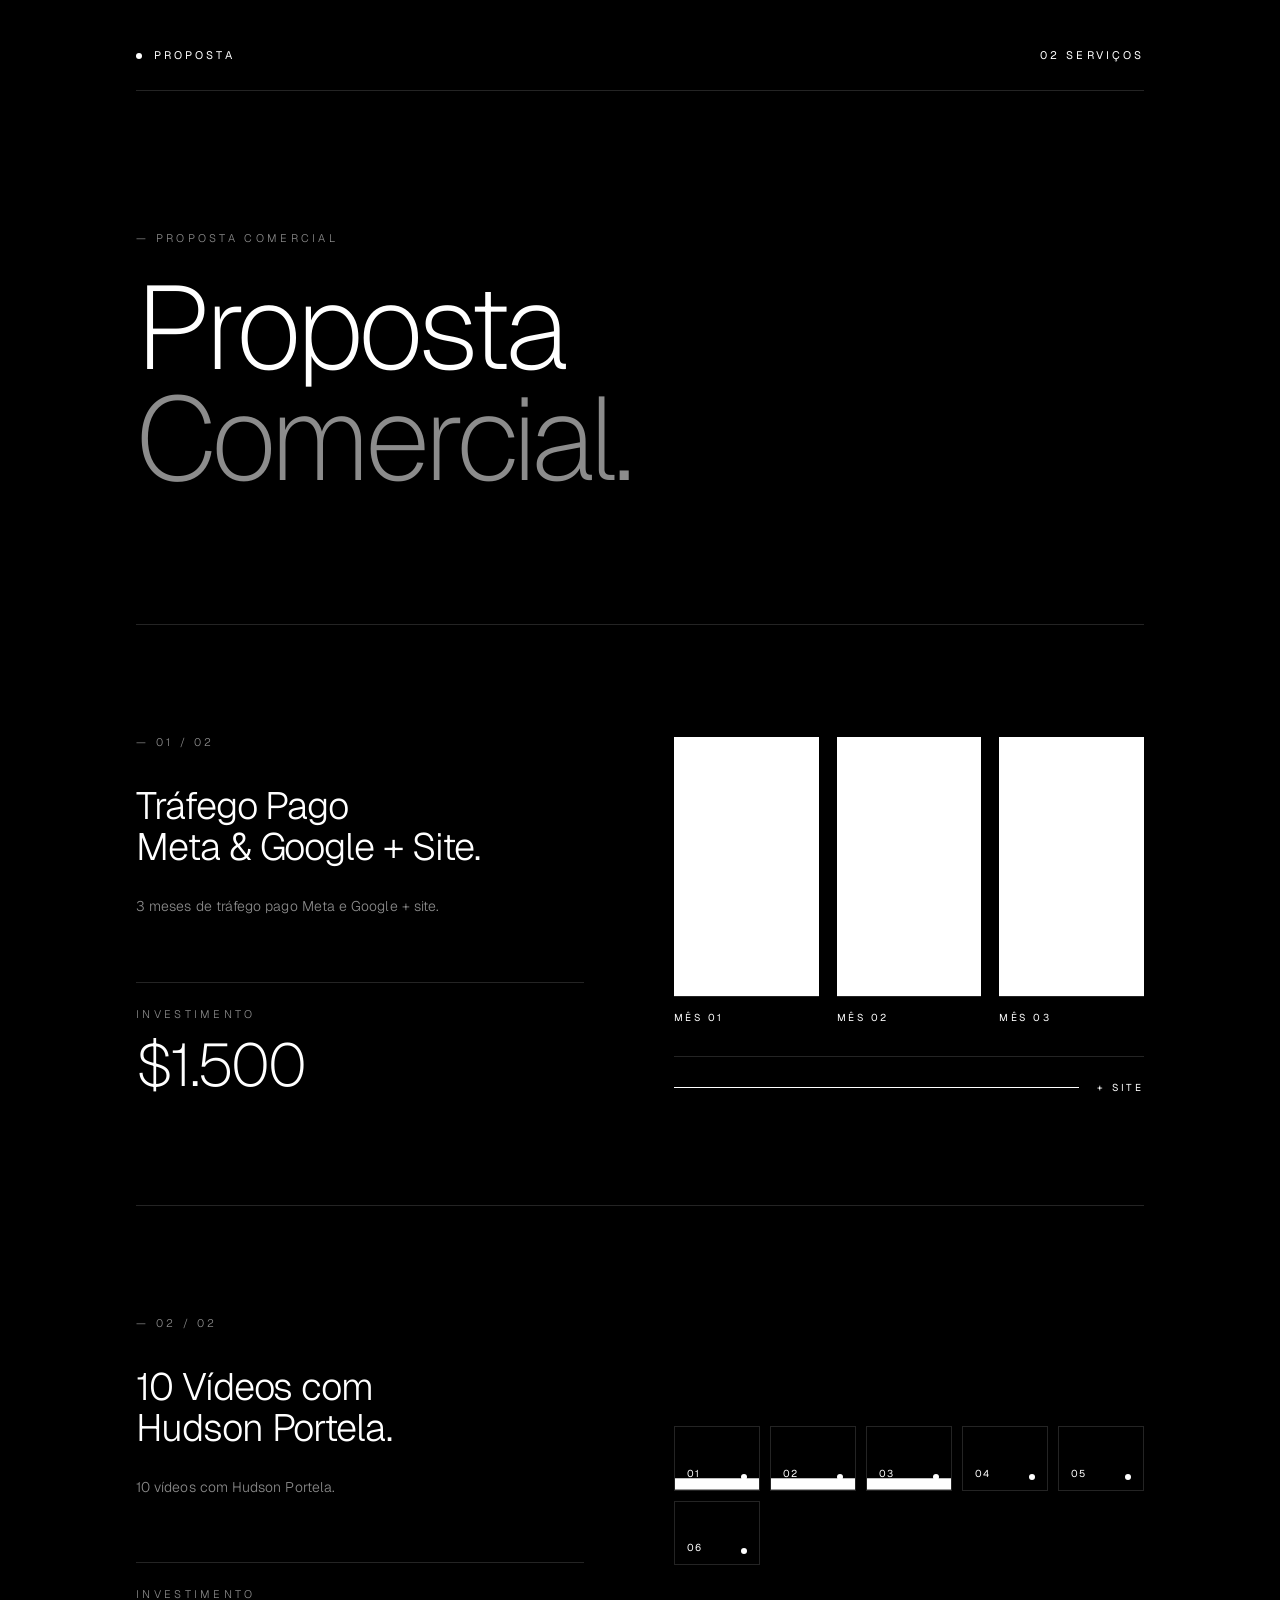
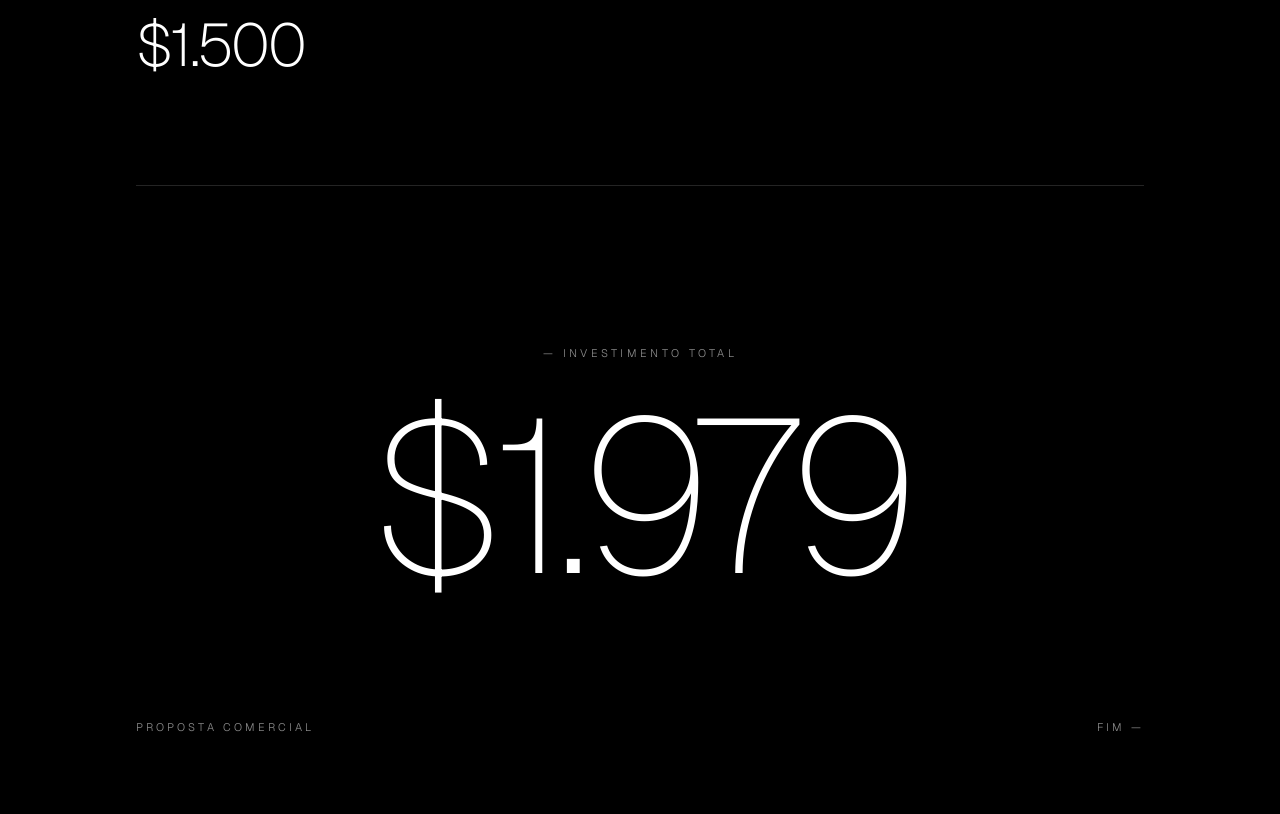
==== index.html @ abe7f8f1 "Add files via upload" ====
<!DOCTYPE html>
<html lang="pt-BR">
<head>
<meta charset="UTF-8">
<meta name="viewport" content="width=device-width, initial-scale=1.0">
<title>Proposta Comercial</title>
<link rel="preconnect" href="https://fonts.googleapis.com">
<link rel="preconnect" href="https://fonts.gstatic.com" crossorigin>
<link href="https://fonts.googleapis.com/css2?family=Geist:wght@100;200;300;400;500;600;700&display=swap" rel="stylesheet">
<link rel="stylesheet" href="style.css">
</head>
<body>
<div class="container">

  <!-- TOP -->
  <header class="top">
    <div><span class="dot"></span>Proposta</div>
    <div>02 Serviços</div>
  </header>

  <!-- HERO -->
  <section class="hero">
    <div class="meta">— Proposta Comercial</div>
    <h1>Proposta<br><span class="light">Comercial.</span></h1>
  </section>

  <!-- SERVICE 01 -->
  <section class="service" id="service-1">
    <div>
      <div class="number">— 01 / 02</div>
      <h2>Tráfego Pago<br>Meta &amp; Google + Site.</h2>
      <p class="desc">3 meses de tráfego pago Meta e Google + site.</p>
      <div class="price-block">
        <div class="price-label">Investimento</div>
        <div class="price">$1.500</div>
      </div>
    </div>
    <div class="chart-area">
      <div class="chart-1">
        <div class="bar-cell">
          <div class="bar-track"><div class="bar"></div></div>
          <div class="bar-label">Mês 01</div>
        </div>
        <div class="bar-cell">
          <div class="bar-track"><div class="bar"></div></div>
          <div class="bar-label">Mês 02</div>
        </div>
        <div class="bar-cell">
          <div class="bar-track"><div class="bar"></div></div>
          <div class="bar-label">Mês 03</div>
        </div>
      </div>
      <div class="site-row">
        <div class="site-line"></div>
        <div class="site-tag">+ Site</div>
      </div>
    </div>
  </section>

  <!-- SERVICE 02 -->
  <section class="service" id="service-2">
    <div>
      <div class="number">— 02 / 02</div>
      <h2>10 Vídeos com<br>Hudson Portela.</h2>
      <p class="desc">10 vídeos com Hudson Portela.</p>
      <div class="price-block">
        <div class="price-label">Investimento</div>
        <div class="price">$1.500</div>
      </div>
    </div>
    <div class="chart-2" id="chart2"></div>
  </section>

  <!-- TOTAL -->
  <section class="total" id="total-section">
    <div class="label">— Investimento Total</div>
    <div class="amount" id="total">$0</div>
  </section>

  <footer class="foot">
    <div>Proposta Comercial</div>
    <div>Fim —</div>
  </footer>

</div>

<script src="script.js"></script>
</body>
</html>
---- style.css ----
* { margin: 0; padding: 0; box-sizing: border-box; }

:root {
  --bg: #000;
  --fg: #fff;
  --line: rgba(255,255,255,0.14);
  --muted: rgba(255,255,255,0.55);
}

html, body {
  background: var(--bg);
  color: var(--fg);
  font-family: 'Geist', sans-serif;
  font-weight: 300;
  -webkit-font-smoothing: antialiased;
  overflow-x: hidden;
  min-height: 100vh;
}

.container {
  max-width: 1120px;
  margin: 0 auto;
  padding: 48px 56px 80px;
}

/* TOP BAR */
.top {
  display: flex;
  justify-content: space-between;
  align-items: center;
  padding-bottom: 28px;
  border-bottom: 1px solid var(--line);
  font-size: 11px;
  letter-spacing: 0.28em;
  text-transform: uppercase;
  font-weight: 400;
  opacity: 0;
  animation: fade 0.9s ease 0.1s forwards;
}

.top .dot {
  display: inline-block;
  width: 6px;
  height: 6px;
  background: var(--fg);
  border-radius: 50%;
  margin-right: 12px;
  vertical-align: middle;
}

/* HERO */
.hero {
  padding: 140px 0 130px;
}

.hero .meta {
  font-size: 11px;
  letter-spacing: 0.3em;
  text-transform: uppercase;
  margin-bottom: 28px;
  color: var(--muted);
  opacity: 0;
  animation: rise 0.9s ease 0.3s forwards;
}

.hero h1 {
  font-size: clamp(56px, 9.2vw, 132px);
  line-height: 0.94;
  letter-spacing: -0.045em;
  font-weight: 200;
  opacity: 0;
  animation: rise 1.1s ease 0.5s forwards;
}

.hero h1 .light {
  color: var(--muted);
  font-weight: 200;
}

/* SERVICES */
.service {
  display: grid;
  grid-template-columns: 1fr 1.05fr;
  gap: 90px;
  padding: 110px 0;
  border-top: 1px solid var(--line);
  align-items: center;
}

.service .number {
  font-size: 11px;
  letter-spacing: 0.3em;
  text-transform: uppercase;
  margin-bottom: 36px;
  color: var(--muted);
}

.service h2 {
  font-size: 38px;
  font-weight: 300;
  letter-spacing: -0.028em;
  margin-bottom: 28px;
  line-height: 1.08;
}

.service .desc {
  font-size: 14px;
  font-weight: 300;
  line-height: 1.6;
  color: var(--muted);
  margin-bottom: 64px;
  max-width: 380px;
  letter-spacing: 0.005em;
}

.service .price-block {
  border-top: 1px solid var(--line);
  padding-top: 24px;
}

.service .price-label {
  font-size: 11px;
  letter-spacing: 0.3em;
  text-transform: uppercase;
  color: var(--muted);
  margin-bottom: 14px;
}

.service .price {
  font-size: 60px;
  font-weight: 200;
  letter-spacing: -0.045em;
  line-height: 1;
}

/* CHART 1 — 3 months */
.chart-area {
  display: flex;
  flex-direction: column;
}

.chart-1 {
  display: grid;
  grid-template-columns: 1fr 1fr 1fr;
  gap: 18px;
}

.bar-cell { display: flex; flex-direction: column; }

.bar-track {
  height: 260px;
  display: flex;
  align-items: flex-end;
  border-bottom: 1px solid var(--line);
  margin-bottom: 14px;
}

.bar {
  width: 100%;
  background: var(--fg);
  height: 0;
  transition: height 1.2s cubic-bezier(0.16, 1, 0.3, 1);
}

.bar-label {
  font-size: 10px;
  letter-spacing: 0.25em;
  text-transform: uppercase;
  font-weight: 400;
  opacity: 0;
  transition: opacity 0.5s ease;
}

.bar-label.show { opacity: 1; }

.site-row {
  display: flex;
  align-items: center;
  gap: 18px;
  margin-top: 32px;
  padding-top: 24px;
  border-top: 1px solid var(--line);
}

.site-line {
  flex: 1;
  height: 1px;
  background: var(--fg);
  transform: scaleX(0);
  transform-origin: left;
  transition: transform 1s cubic-bezier(0.16, 1, 0.3, 1);
}

.site-line.show { transform: scaleX(1); }

.site-tag {
  font-size: 10px;
  letter-spacing: 0.28em;
  text-transform: uppercase;
  font-weight: 400;
  opacity: 0;
  transition: opacity 0.5s ease 0.4s;
}

.site-tag.show { opacity: 1; }

/* CHART 2 — 10 videos */
.chart-2 {
  display: grid;
  grid-template-columns: repeat(5, 1fr);
  gap: 10px;
}

.video-cell {
  aspect-ratio: 4/3;
  border: 1px solid var(--line);
  display: flex;
  align-items: flex-end;
  justify-content: space-between;
  padding: 10px 12px;
  font-size: 10px;
  letter-spacing: 0.15em;
  font-weight: 400;
  position: relative;
  overflow: hidden;
  opacity: 0;
  transform: translateY(8px);
  transition: opacity 0.5s cubic-bezier(0.16, 1, 0.3, 1), transform 0.5s cubic-bezier(0.16, 1, 0.3, 1);
}

.video-cell::before {
  content: '';
  position: absolute;
  top: 0; left: 0; right: 0; bottom: 0;
  background: var(--fg);
  transform: scaleY(0);
  transform-origin: bottom;
  transition: transform 0.7s cubic-bezier(0.16, 1, 0.3, 1);
}

.video-cell.show { opacity: 1; transform: translateY(0); }
.video-cell.fill::before { transform: scaleY(0.18); }

.video-cell span { position: relative; z-index: 1; }
.video-cell .play {
  width: 6px;
  height: 6px;
  background: var(--fg);
  border-radius: 50%;
  position: relative;
  z-index: 1;
}

/* TOTAL */
.total {
  padding: 160px 0 80px;
  border-top: 1px solid var(--line);
  text-align: center;
}

.total .label {
  font-size: 11px;
  letter-spacing: 0.3em;
  text-transform: uppercase;
  color: var(--muted);
  margin-bottom: 40px;
}

.total .amount {
  font-size: clamp(96px, 17vw, 240px);
  font-weight: 100;
  line-height: 0.88;
  letter-spacing: -0.055em;
}

/* FOOT */
.foot {
  padding-top: 48px;
  display: flex;
  justify-content: space-between;
  font-size: 11px;
  letter-spacing: 0.28em;
  text-transform: uppercase;
  color: var(--muted);
}

/* ANIMATIONS */
@keyframes fade { to { opacity: 1; } }
@keyframes rise {
  from { opacity: 0; transform: translateY(28px); }
  to { opacity: 1; transform: translateY(0); }
}

/* RESPONSIVE */
@media (max-width: 820px) {
  .container { padding: 32px 24px 60px; }
  .service {
    grid-template-columns: 1fr;
    gap: 56px;
    padding: 64px 0;
  }
  .hero { padding: 80px 0 70px; }
  .service h2 { font-size: 28px; }
  .service .price { font-size: 44px; }
  .bar-track { height: 200px; }
  .total { padding: 100px 0 40px; }
}
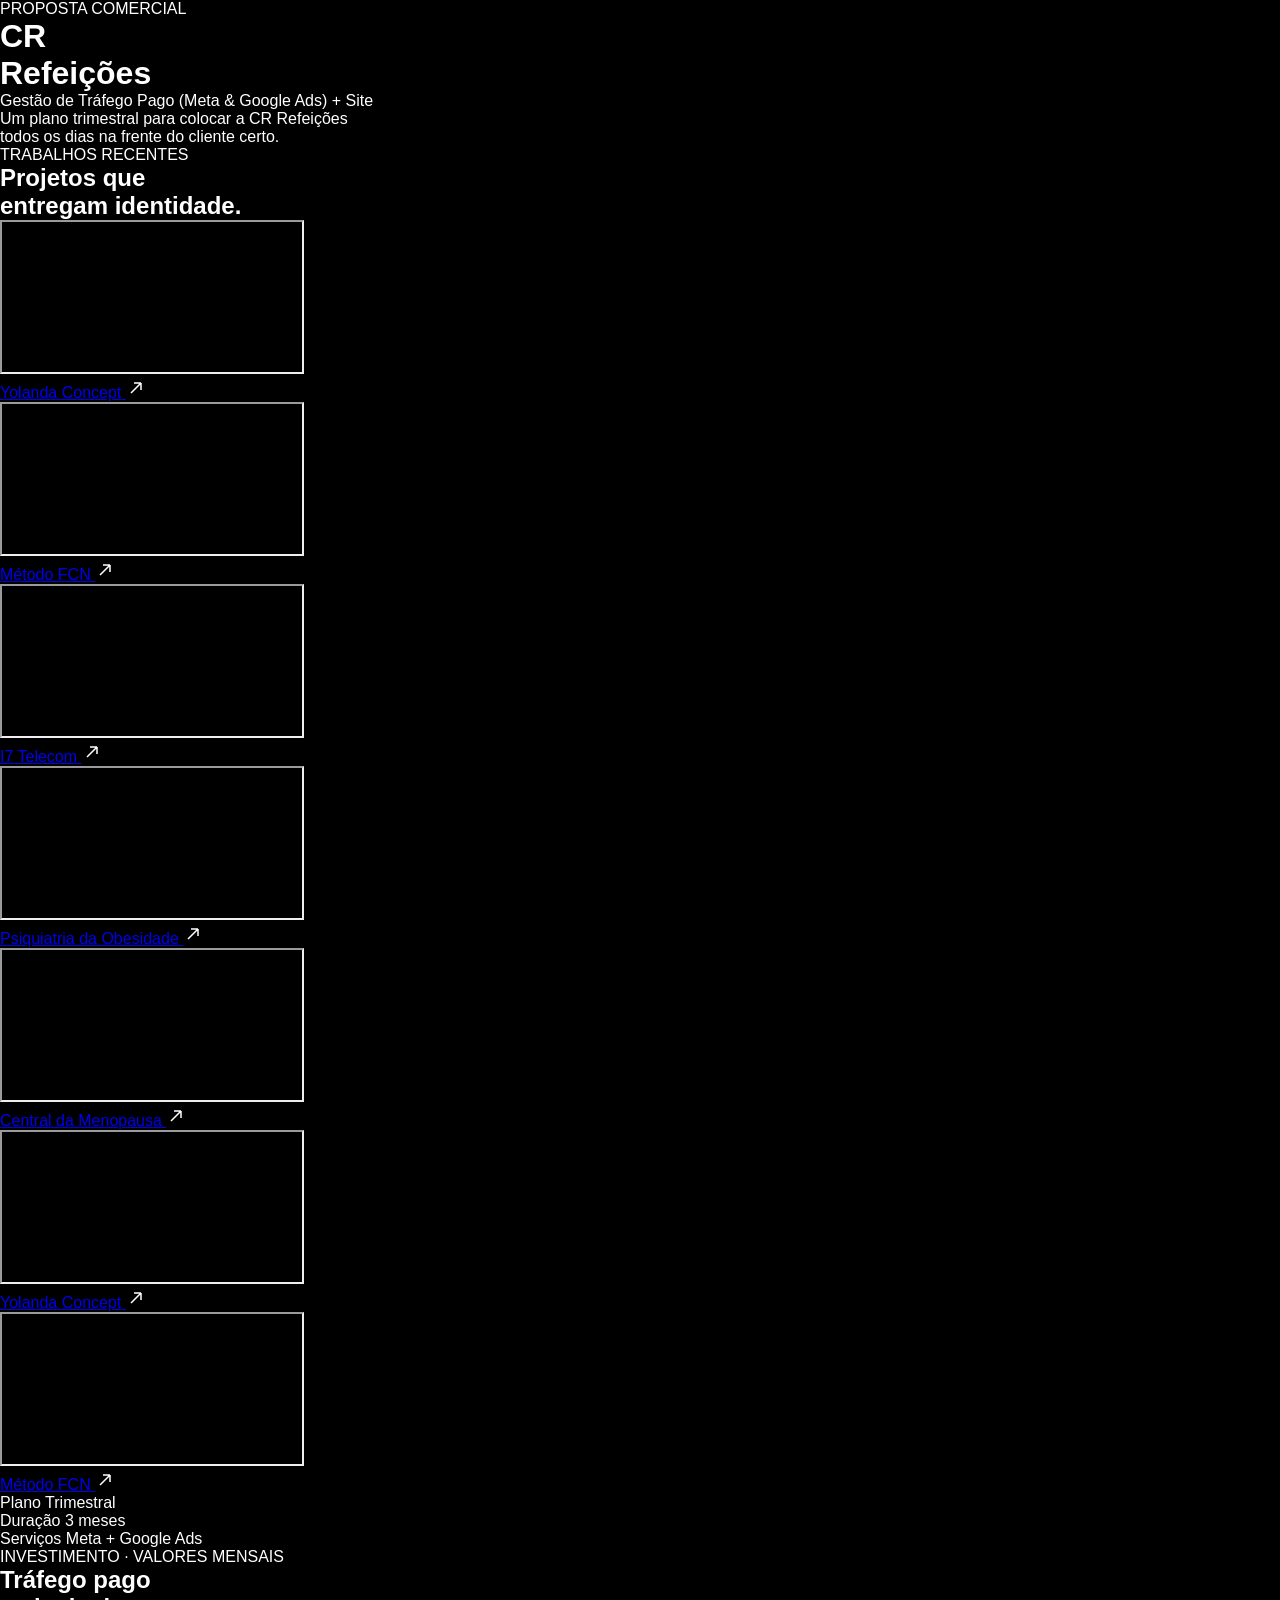
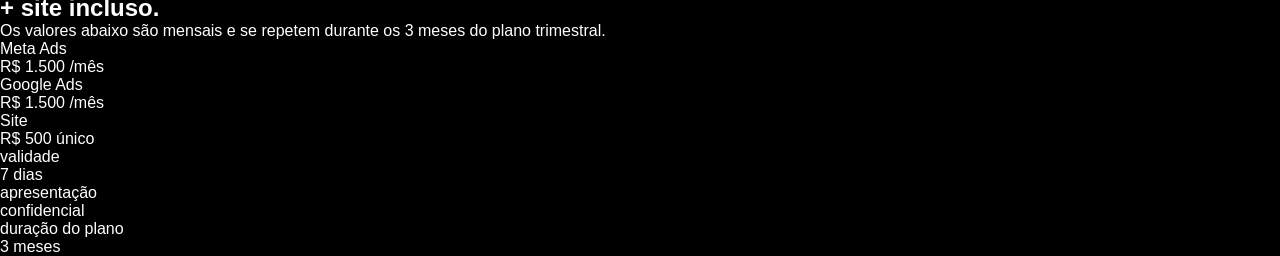
==== commit 026009e1: "Update index.html" ====
--- a/index.html
+++ b/index.html
@@ -1,89 +1,275 @@
 <!DOCTYPE html>
 <html lang="pt-BR">
 <head>
-<meta charset="UTF-8">
-<meta name="viewport" content="width=device-width, initial-scale=1.0">
-<title>Proposta Comercial</title>
-<link rel="preconnect" href="https://fonts.googleapis.com">
-<link rel="preconnect" href="https://fonts.gstatic.com" crossorigin>
-<link href="https://fonts.googleapis.com/css2?family=Geist:wght@100;200;300;400;500;600;700&display=swap" rel="stylesheet">
-<link rel="stylesheet" href="style.css">
+    <meta charset="UTF-8">
+    <meta name="viewport" content="width=device-width, initial-scale=1.0">
+    <title>Proposta · CR Refeições</title>
+    <link href="https://fonts.googleapis.com/css2?family=Inter:wght@200;300;400;500;600&display=swap" rel="stylesheet">
+    <link rel="stylesheet" href="style.css">
 </head>
 <body>
-<div class="container">
-
-  <!-- TOP -->
-  <header class="top">
-    <div><span class="dot"></span>Proposta</div>
-    <div>02 Serviços</div>
-  </header>
-
-  <!-- HERO -->
-  <section class="hero">
-    <div class="meta">— Proposta Comercial</div>
-    <h1>Proposta<br><span class="light">Comercial.</span></h1>
-  </section>
-
-  <!-- SERVICE 01 -->
-  <section class="service" id="service-1">
-    <div>
-      <div class="number">— 01 / 02</div>
-      <h2>Tráfego Pago<br>Meta &amp; Google + Site.</h2>
-      <p class="desc">3 meses de tráfego pago Meta e Google + site.</p>
-      <div class="price-block">
-        <div class="price-label">Investimento</div>
-        <div class="price">$1.500</div>
-      </div>
-    </div>
-    <div class="chart-area">
-      <div class="chart-1">
-        <div class="bar-cell">
-          <div class="bar-track"><div class="bar"></div></div>
-          <div class="bar-label">Mês 01</div>
+    <div class="noise"></div>
+    
+    <div class="gradient-orb"></div>
+    <div class="gradient-orb orb-2"></div>
+    <div class="gradient-orb orb-3"></div>
+
+    <main>
+        <div class="glass">
+            <div class="header">
+                <span class="tag">PROPOSTA COMERCIAL</span>
+                <h1>
+                    <span class="reveal-text">CR</span><br>
+                    <span class="reveal-text delay-1">Refeições</span>
+                </h1>
+                <div class="line"></div>
+                <p class="description reveal-text delay-2">
+                    Gestão de Tráfego Pago (Meta &amp; Google Ads) + Site<br>
+                    Um plano trimestral para colocar a CR Refeições<br>
+                    todos os dias na frente do cliente certo.
+                </p>
+            </div>
+
+            <!-- PORTFÓLIO - SITES REAIS -->
+            <div class="portfolio-section">
+                <span class="portfolio-tag">TRABALHOS RECENTES</span>
+                <h2 class="portfolio-title">Projetos que<br>entregam identidade.</h2>
+                
+                <div class="marquee">
+                    <div class="marquee-content">
+                        <!-- YOLANDA CONCEPT -->
+                        <a href="https://yolandaa-zeta.vercel.app" target="_blank" class="portfolio-card">
+                            <div class="card-image">
+                                <div class="card-browser-dots">
+                                    <span></span><span></span><span></span>
+                                </div>
+                                <div class="card-browser-bar"></div>
+                                <iframe src="https://yolandaa-zeta.vercel.app" 
+                                        loading="lazy"
+                                        title="Yolanda Concept"
+                                        class="site-preview"
+                                        scrolling="no">
+                                </iframe>
+                                <div class="card-overlay">
+                                    <span>Yolanda Concept</span>
+                                    <svg width="20" height="20" viewBox="0 0 20 20" fill="none">
+                                        <path d="M5 15L15 5M15 5H8M15 5V12" stroke="white" stroke-width="1.5"/>
+                                    </svg>
+                                </div>
+                            </div>
+                        </a>
+                        
+                        <!-- MÉTODO FCN -->
+                        <a href="https://yolanda-alpha.vercel.app" target="_blank" class="portfolio-card">
+                            <div class="card-image">
+                                <div class="card-browser-dots">
+                                    <span></span><span></span><span></span>
+                                </div>
+                                <div class="card-browser-bar"></div>
+                                <iframe src="https://yolanda-alpha.vercel.app" 
+                                        loading="lazy"
+                                        title="Método FCN"
+                                        class="site-preview"
+                                        scrolling="no">
+                                </iframe>
+                                <div class="card-overlay">
+                                    <span>Método FCN</span>
+                                    <svg width="20" height="20" viewBox="0 0 20 20" fill="none">
+                                        <path d="M5 15L15 5M15 5H8M15 5V12" stroke="white" stroke-width="1.5"/>
+                                    </svg>
+                                </div>
+                            </div>
+                        </a>
+                        
+                        <!-- I7 TELECOM -->
+                        <a href="https://i7.tec.br" target="_blank" class="portfolio-card">
+                            <div class="card-image">
+                                <div class="card-browser-dots">
+                                    <span></span><span></span><span></span>
+                                </div>
+                                <div class="card-browser-bar"></div>
+                                <iframe src="https://i7.tec.br" 
+                                        loading="lazy"
+                                        title="I7 Telecom"
+                                        class="site-preview"
+                                        scrolling="no">
+                                </iframe>
+                                <div class="card-overlay">
+                                    <span>I7 Telecom</span>
+                                    <svg width="20" height="20" viewBox="0 0 20 20" fill="none">
+                                        <path d="M5 15L15 5M15 5H8M15 5V12" stroke="white" stroke-width="1.5"/>
+                                    </svg>
+                                </div>
+                            </div>
+                        </a>
+                        
+                        <!-- PSIQUIATRIA DA OBESIDADE -->
+                        <a href="https://jayana2-uqce.vercel.app" target="_blank" class="portfolio-card">
+                            <div class="card-image">
+                                <div class="card-browser-dots">
+                                    <span></span><span></span><span></span>
+                                </div>
+                                <div class="card-browser-bar"></div>
+                                <iframe src="https://jayana2-uqce.vercel.app" 
+                                        loading="lazy"
+                                        title="Psiquiatria da Obesidade"
+                                        class="site-preview"
+                                        scrolling="no">
+                                </iframe>
+                                <div class="card-overlay">
+                                    <span>Psiquiatria da Obesidade</span>
+                                    <svg width="20" height="20" viewBox="0 0 20 20" fill="none">
+                                        <path d="M5 15L15 5M15 5H8M15 5V12" stroke="white" stroke-width="1.5"/>
+                                    </svg>
+                                </div>
+                            </div>
+                        </a>
+                        
+                        <!-- CENTRAL DA MENOPAUSA -->
+                        <a href="https://centraldamenopausa.com.br" target="_blank" class="portfolio-card">
+                            <div class="card-image">
+                                <div class="card-browser-dots">
+                                    <span></span><span></span><span></span>
+                                </div>
+                                <div class="card-browser-bar"></div>
+                                <iframe src="https://centraldamenopausa.com.br" 
+                                        loading="lazy"
+                                        title="Central da Menopausa"
+                                        class="site-preview"
+                                        scrolling="no">
+                                </iframe>
+                                <div class="card-overlay">
+                                    <span>Central da Menopausa</span>
+                                    <svg width="20" height="20" viewBox="0 0 20 20" fill="none">
+                                        <path d="M5 15L15 5M15 5H8M15 5V12" stroke="white" stroke-width="1.5"/>
+                                    </svg>
+                                </div>
+                            </div>
+                        </a>
+
+                        <!-- DUPLICADO PARA INFINITO -->
+                        <a href="https://yolandaa-zeta.vercel.app" target="_blank" class="portfolio-card">
+                            <div class="card-image">
+                                <div class="card-browser-dots">
+                                    <span></span><span></span><span></span>
+                                </div>
+                                <div class="card-browser-bar"></div>
+                                <iframe src="https://yolandaa-zeta.vercel.app" 
+                                        loading="lazy"
+                                        title="Yolanda Concept"
+                                        class="site-preview"
+                                        scrolling="no">
+                                </iframe>
+                                <div class="card-overlay">
+                                    <span>Yolanda Concept</span>
+                                    <svg width="20" height="20" viewBox="0 0 20 20" fill="none">
+                                        <path d="M5 15L15 5M15 5H8M15 5V12" stroke="white" stroke-width="1.5"/>
+                                    </svg>
+                                </div>
+                            </div>
+                        </a>
+                        
+                        <a href="https://yolanda-alpha.vercel.app" target="_blank" class="portfolio-card">
+                            <div class="card-image">
+                                <div class="card-browser-dots">
+                                    <span></span><span></span><span></span>
+                                </div>
+                                <div class="card-browser-bar"></div>
+                                <iframe src="https://yolanda-alpha.vercel.app" 
+                                        loading="lazy"
+                                        title="Método FCN"
+                                        class="site-preview"
+                                        scrolling="no">
+                                </iframe>
+                                <div class="card-overlay">
+                                    <span>Método FCN</span>
+                                    <svg width="20" height="20" viewBox="0 0 20 20" fill="none">
+                                        <path d="M5 15L15 5M15 5H8M15 5V12" stroke="white" stroke-width="1.5"/>
+                                    </svg>
+                                </div>
+                            </div>
+                        </a>
+                    </div>
+                </div>
+            </div>
+
+            <!-- PLANO -->
+            <div class="scope">
+                <div class="scope-item">
+                    <span class="scope-label">Plano</span>
+                    <span class="scope-value">Trimestral</span>
+                </div>
+                <div class="scope-item">
+                    <span class="scope-label">Duração</span>
+                    <span class="scope-value">3 meses</span>
+                </div>
+                <div class="scope-item">
+                    <span class="scope-label">Serviços</span>
+                    <span class="scope-value">Meta + Google Ads</span>
+                </div>
+            </div>
+
+            <div class="divider"></div>
+
+            <!-- INVESTIMENTO: META, GOOGLE E SITE -->
+            <div class="ads-section">
+                <span class="portfolio-tag">INVESTIMENTO · VALORES MENSAIS</span>
+                <h2 class="portfolio-title">Tráfego pago<br>+ site incluso.</h2>
+                <p class="ads-note">Os valores abaixo são mensais e se repetem durante os 3 meses do plano trimestral.</p>
+
+                <div class="ads-grid">
+                    <div class="ads-card">
+                        <span class="ads-card-label">Meta Ads</span>
+                        <div class="ads-card-price">
+                            <span class="ads-card-number">R$ 1.500</span>
+                            <span class="ads-card-period">/mês</span>
+                        </div>
+                        <div class="mini-chart" aria-hidden="true">
+                            <span></span><span></span><span></span><span></span><span></span><span></span>
+                        </div>
+                    </div>
+
+                    <div class="ads-card">
+                        <span class="ads-card-label">Google Ads</span>
+                        <div class="ads-card-price">
+                            <span class="ads-card-number">R$ 1.500</span>
+                            <span class="ads-card-period">/mês</span>
+                        </div>
+                        <div class="mini-chart" aria-hidden="true">
+                            <span></span><span></span><span></span><span></span><span></span><span></span>
+                        </div>
+                    </div>
+
+                    <div class="ads-card site-card">
+                        <span class="ads-card-label">Site</span>
+                        <div class="ads-card-price">
+                            <span class="ads-card-number">R$ 500</span>
+                            <span class="ads-card-period">único</span>
+                        </div>
+                    </div>
+                </div>
+            </div>
+
+            <div class="divider light"></div>
+
+            <!-- FOOTER -->
+            <div class="footer">
+                <div>
+                    <div class="footer-label">validade</div>
+                    <div class="footer-value">7 dias</div>
+                </div>
+                <div>
+                    <div class="footer-label">apresentação</div>
+                    <div class="footer-value">confidencial</div>
+                </div>
+                <div>
+                    <div class="footer-label">duração do plano</div>
+                    <div class="footer-value">3 meses</div>
+                </div>
+            </div>
         </div>
-        <div class="bar-cell">
-          <div class="bar-track"><div class="bar"></div></div>
-          <div class="bar-label">Mês 02</div>
-        </div>
-        <div class="bar-cell">
-          <div class="bar-track"><div class="bar"></div></div>
-          <div class="bar-label">Mês 03</div>
-        </div>
-      </div>
-      <div class="site-row">
-        <div class="site-line"></div>
-        <div class="site-tag">+ Site</div>
-      </div>
-    </div>
-  </section>
-
-  <!-- SERVICE 02 -->
-  <section class="service" id="service-2">
-    <div>
-      <div class="number">— 02 / 02</div>
-      <h2>10 Vídeos com<br>Hudson Portela.</h2>
-      <p class="desc">10 vídeos com Hudson Portela.</p>
-      <div class="price-block">
-        <div class="price-label">Investimento</div>
-        <div class="price">$1.500</div>
-      </div>
-    </div>
-    <div class="chart-2" id="chart2"></div>
-  </section>
-
-  <!-- TOTAL -->
-  <section class="total" id="total-section">
-    <div class="label">— Investimento Total</div>
-    <div class="amount" id="total">$0</div>
-  </section>
-
-  <footer class="foot">
-    <div>Proposta Comercial</div>
-    <div>Fim —</div>
-  </footer>
-
-</div>
-
-<script src="script.js"></script>
+    </main>
+
+    <script src="script.js"></script>
 </body>
-</html>
+</html
